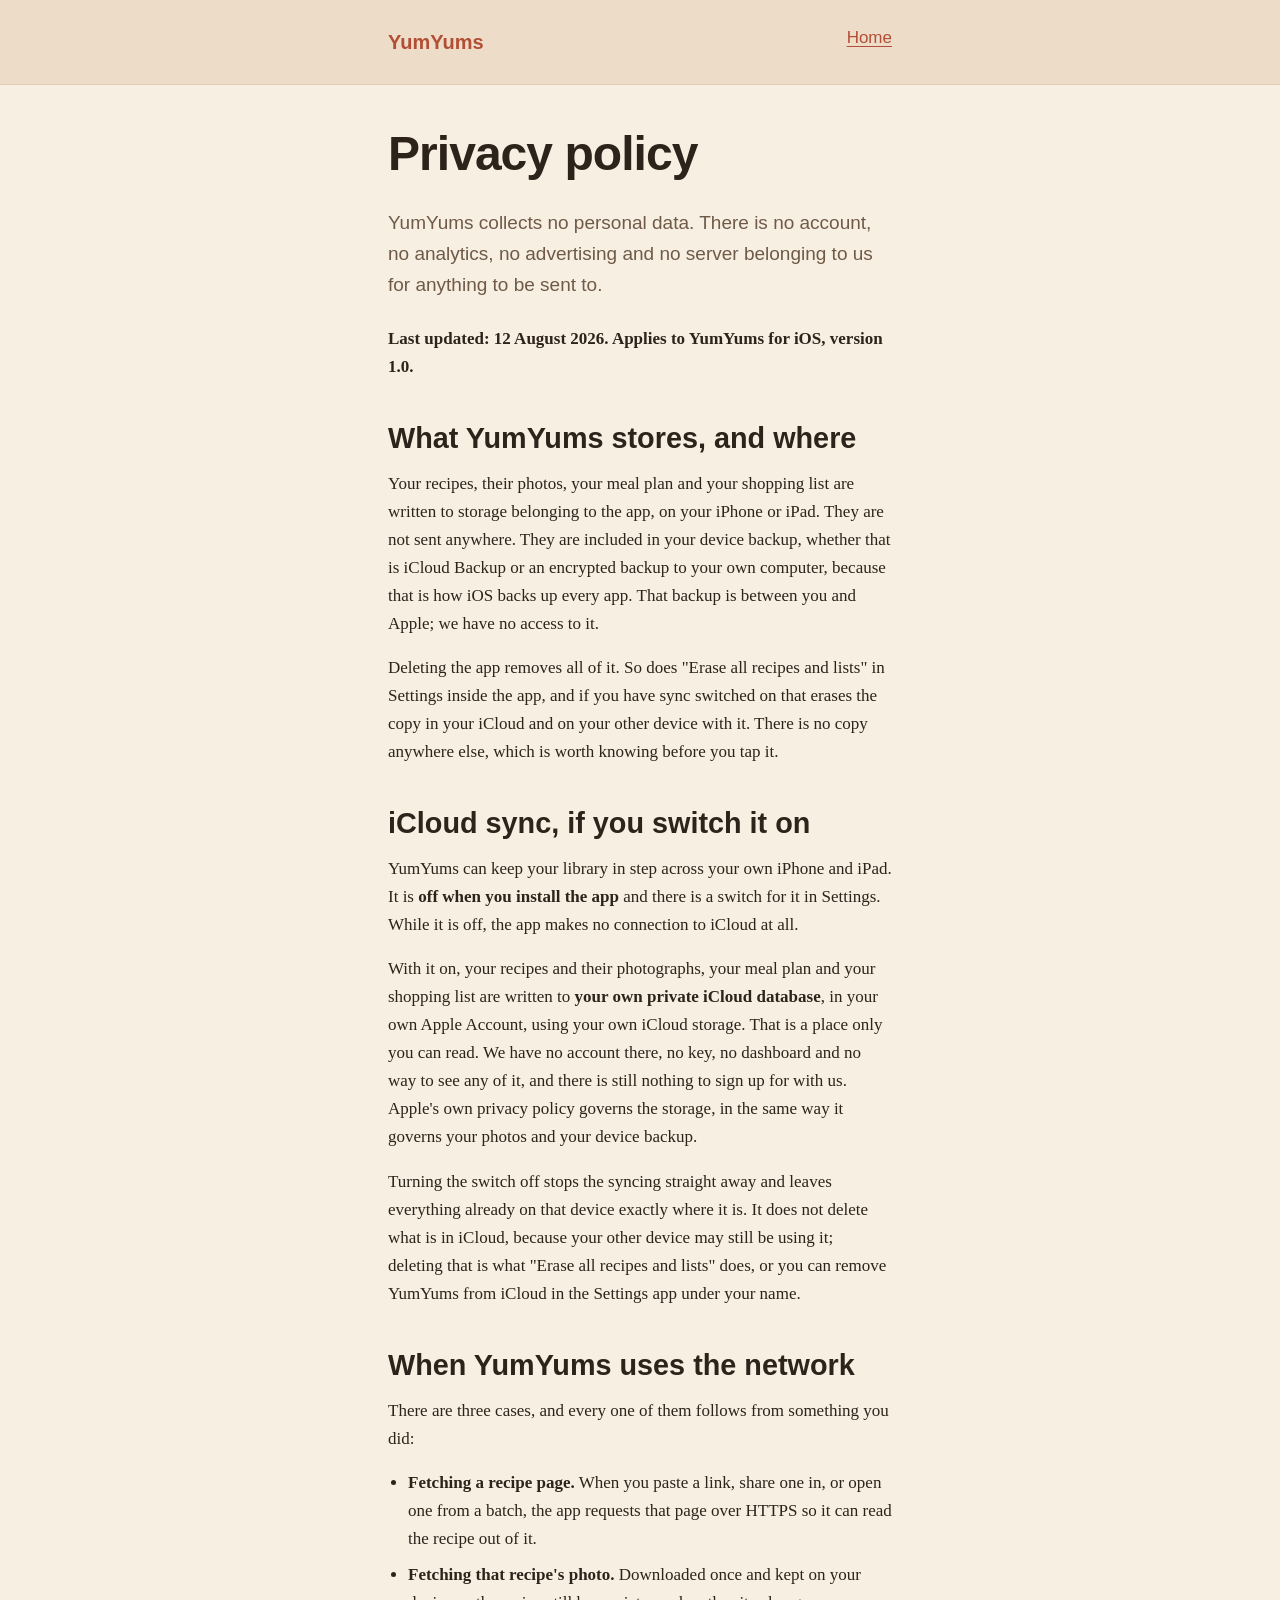
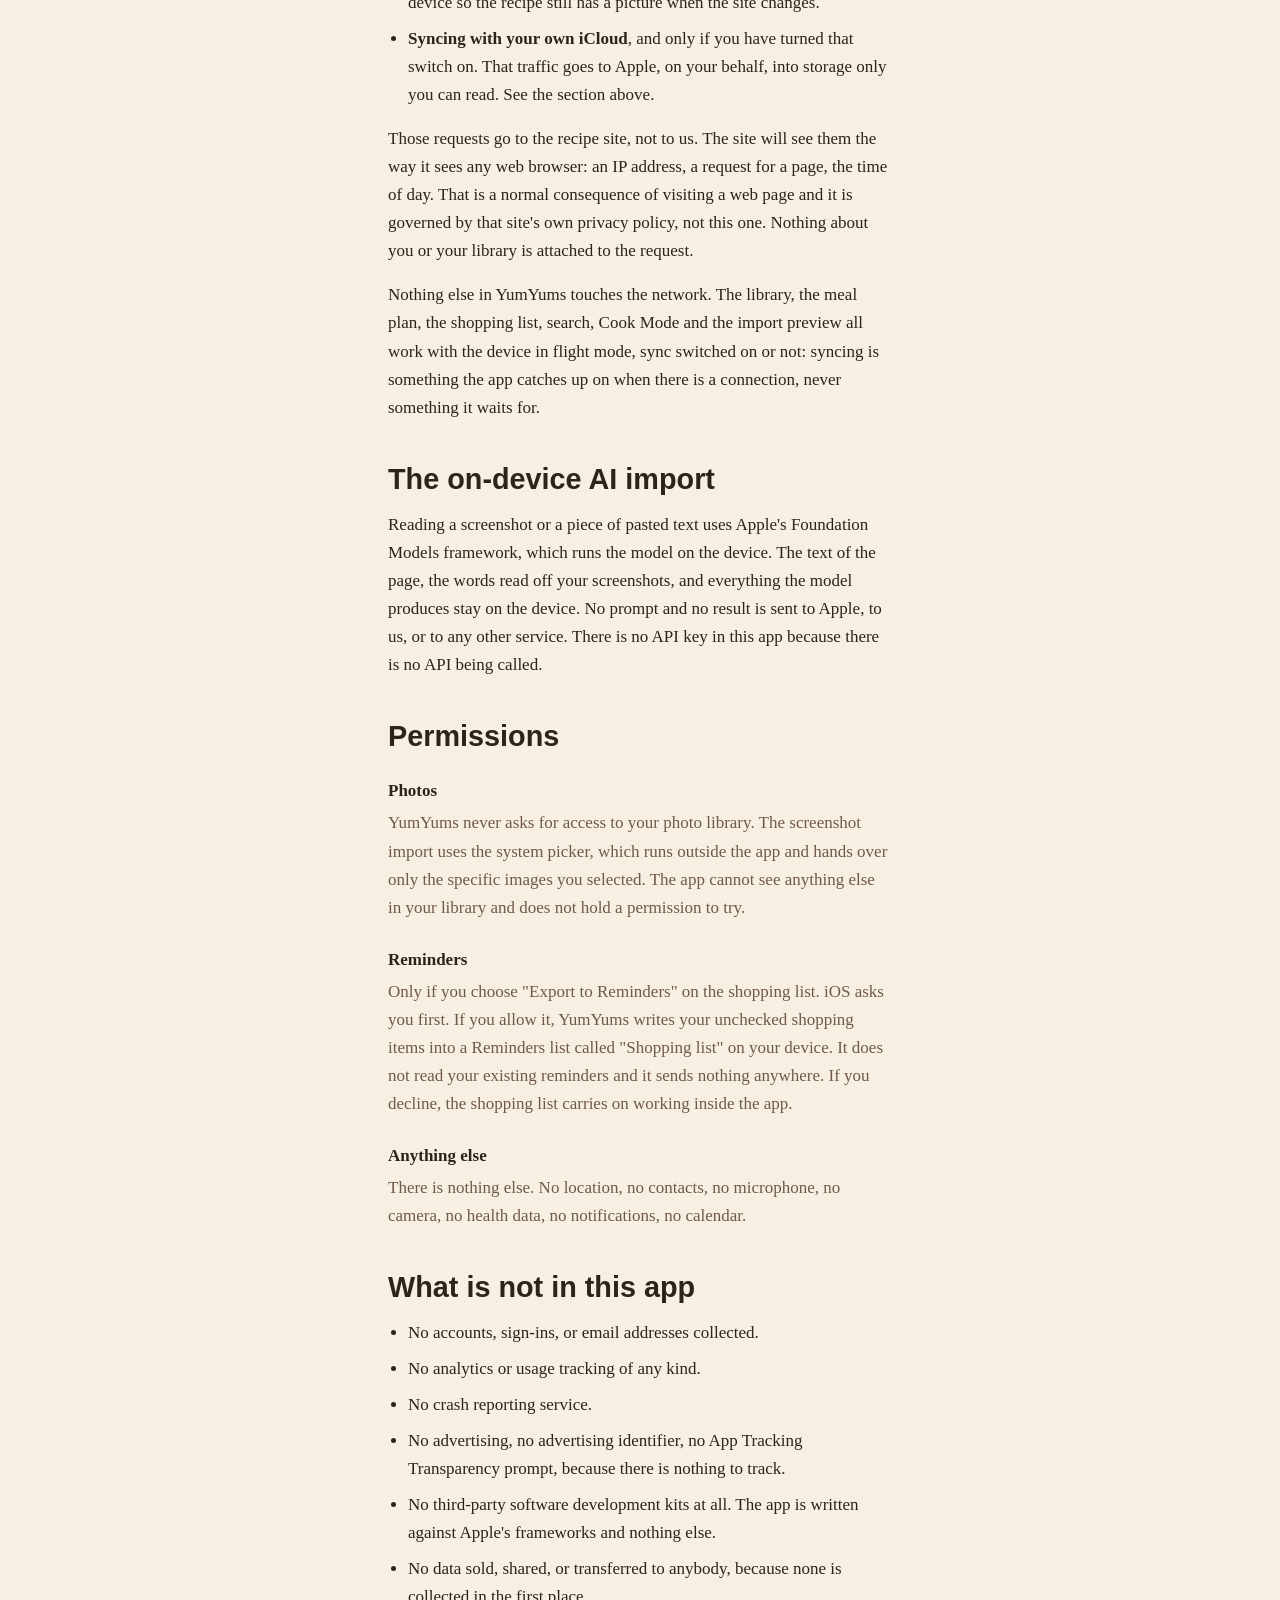
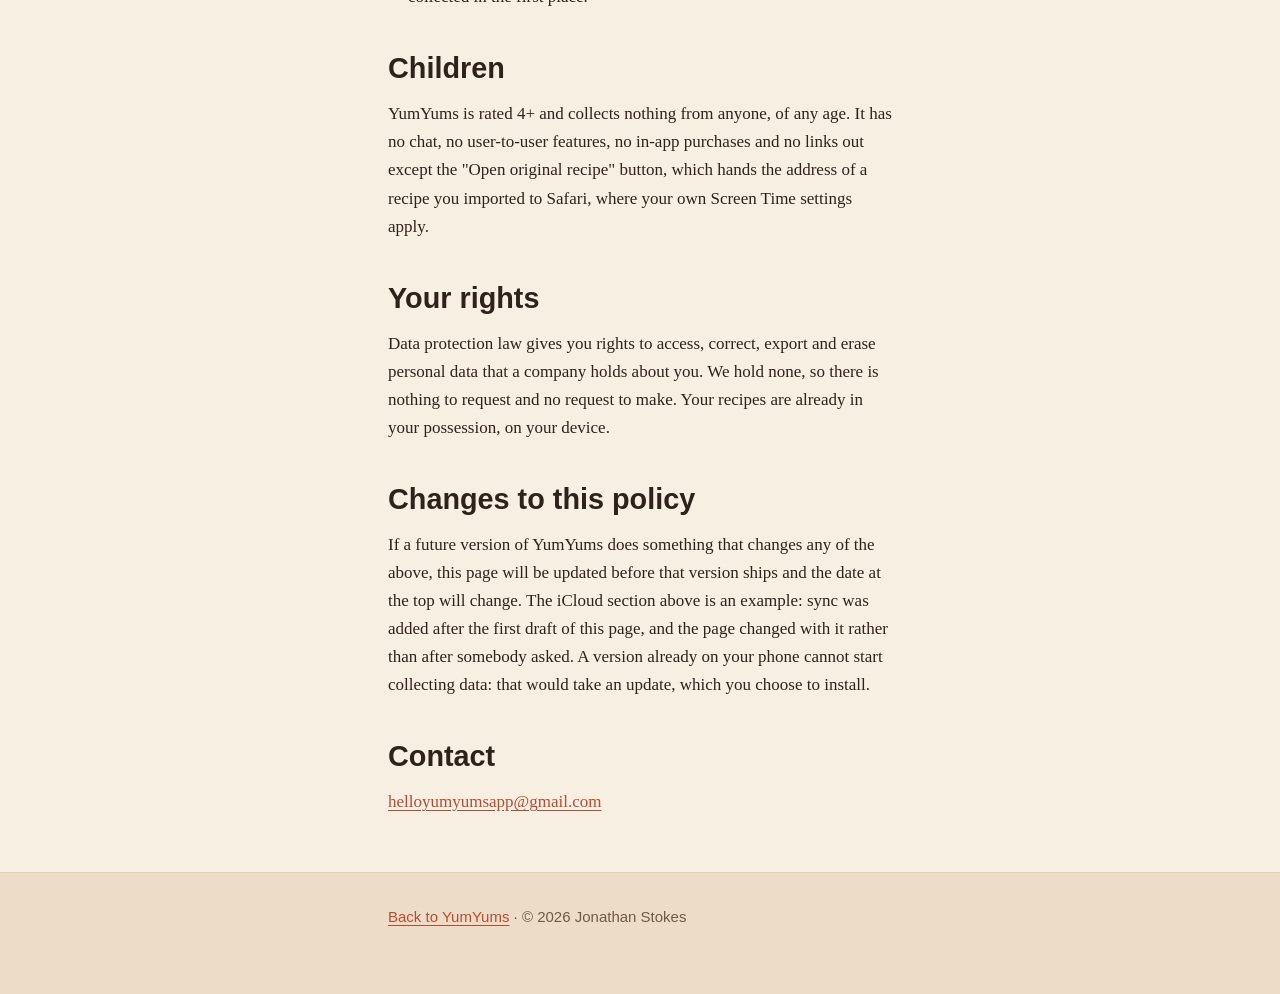
==== privacy.html @ 742555c8 "YumYums landing page and privacy policy Co-Authored-By: Claude Fable 5 <noreply@anthropic.com>" ====
<!doctype html>
<html lang="en-GB">
<head>
<meta charset="utf-8">
<meta name="viewport" content="width=device-width, initial-scale=1">
<title>YumYums privacy policy</title>
<meta name="description" content="YumYums collects no data. No account, no analytics, no server. It fetches the recipe pages you ask for, and syncs to your own iCloud only if you switch that on.">
<link rel="stylesheet" href="style.css">
</head>
<body>
<a class="skip" href="#main">Skip to content</a>

<header class="masthead">
  <div class="wrap">
    <a class="wordmark" href="index.html">YumYums</a>
    <nav aria-label="Primary">
      <ul>
        <li><a href="index.html">Home</a></li>
      </ul>
    </nav>
  </div>
</header>

<main id="main" class="wrap">

  <h1>Privacy policy</h1>
  <p class="lede">
    YumYums collects no personal data. There is no account, no analytics, no
    advertising and no server belonging to us for anything to be sent to.
  </p>
  <p><strong>Last updated: 12 August 2026. Applies to YumYums for iOS, version 1.0.</strong></p>

  <h2>What YumYums stores, and where</h2>
  <p>
    Your recipes, their photos, your meal plan and your shopping list are
    written to storage belonging to the app, on your iPhone or iPad. They are
    not sent anywhere. They are included in your device backup, whether that is
    iCloud Backup or an encrypted backup to your own computer, because that is
    how iOS backs up every app. That backup is between you and Apple; we have no
    access to it.
  </p>
  <p>
    Deleting the app removes all of it. So does "Erase all recipes and lists" in
    Settings inside the app, and if you have sync switched on that erases the
    copy in your iCloud and on your other device with it. There is no copy
    anywhere else, which is worth knowing before you tap it.
  </p>

  <h2>iCloud sync, if you switch it on</h2>
  <p>
    YumYums can keep your library in step across your own iPhone and iPad. It is
    <strong>off when you install the app</strong> and there is a switch for it in
    Settings. While it is off, the app makes no connection to iCloud at all.
  </p>
  <p>
    With it on, your recipes and their photographs, your meal plan and your
    shopping list are written to <strong>your own private iCloud database</strong>,
    in your own Apple Account, using your own iCloud storage. That is a place
    only you can read. We have no account there, no key, no dashboard and no way
    to see any of it, and there is still nothing to sign up for with us. Apple's
    own privacy policy governs the storage, in the same way it governs your
    photos and your device backup.
  </p>
  <p>
    Turning the switch off stops the syncing straight away and leaves everything
    already on that device exactly where it is. It does not delete what is in
    iCloud, because your other device may still be using it; deleting that is
    what "Erase all recipes and lists" does, or you can remove YumYums from
    iCloud in the Settings app under your name.
  </p>

  <h2>When YumYums uses the network</h2>
  <p>There are three cases, and every one of them follows from something you did:</p>
  <ul>
    <li>
      <strong>Fetching a recipe page.</strong> When you paste a link, share one
      in, or open one from a batch, the app requests that page over HTTPS so it
      can read the recipe out of it.
    </li>
    <li>
      <strong>Fetching that recipe's photo.</strong> Downloaded once and kept on
      your device so the recipe still has a picture when the site changes.
    </li>
    <li>
      <strong>Syncing with your own iCloud</strong>, and only if you have turned
      that switch on. That traffic goes to Apple, on your behalf, into storage
      only you can read. See the section above.
    </li>
  </ul>
  <p>
    Those requests go to the recipe site, not to us. The site will see them the
    way it sees any web browser: an IP address, a request for a page, the time
    of day. That is a normal consequence of visiting a web page and it is
    governed by that site's own privacy policy, not this one. Nothing about you
    or your library is attached to the request.
  </p>
  <p>
    Nothing else in YumYums touches the network. The library, the meal plan, the
    shopping list, search, Cook Mode and the import preview all work with the
    device in flight mode, sync switched on or not: syncing is something the app
    catches up on when there is a connection, never something it waits for.
  </p>

  <h2>The on-device AI import</h2>
  <p>
    Reading a screenshot or a piece of pasted text uses Apple's Foundation
    Models framework, which runs the model on the device. The text of the page,
    the words read off your screenshots, and everything the model produces stay
    on the device. No prompt and no result is sent to Apple, to us, or to any
    other service. There is no API key in this app because there is no API being
    called.
  </p>

  <h2>Permissions</h2>
  <dl>
    <dt>Photos</dt>
    <dd>
      YumYums never asks for access to your photo library. The screenshot import
      uses the system picker, which runs outside the app and hands over only the
      specific images you selected. The app cannot see anything else in your
      library and does not hold a permission to try.
    </dd>

    <dt>Reminders</dt>
    <dd>
      Only if you choose "Export to Reminders" on the shopping list. iOS asks
      you first. If you allow it, YumYums writes your unchecked shopping items
      into a Reminders list called "Shopping list" on your device. It does not
      read your existing reminders and it sends nothing anywhere. If you decline,
      the shopping list carries on working inside the app.
    </dd>

    <dt>Anything else</dt>
    <dd>
      There is nothing else. No location, no contacts, no microphone, no camera,
      no health data, no notifications, no calendar.
    </dd>
  </dl>

  <h2>What is not in this app</h2>
  <ul>
    <li>No accounts, sign-ins, or email addresses collected.</li>
    <li>No analytics or usage tracking of any kind.</li>
    <li>No crash reporting service.</li>
    <li>No advertising, no advertising identifier, no App Tracking Transparency
        prompt, because there is nothing to track.</li>
    <li>No third-party software development kits at all. The app is written
        against Apple's frameworks and nothing else.</li>
    <li>No data sold, shared, or transferred to anybody, because none is
        collected in the first place.</li>
  </ul>

  <h2>Children</h2>
  <p>
    YumYums is rated 4+ and collects nothing from anyone, of any age. It has no
    chat, no user-to-user features, no in-app purchases and no links out except
    the "Open original recipe" button, which hands the address of a recipe you
    imported to Safari, where your own Screen Time settings apply.
  </p>

  <h2>Your rights</h2>
  <p>
    Data protection law gives you rights to access, correct, export and erase
    personal data that a company holds about you. We hold none, so there is
    nothing to request and no request to make. Your recipes are already in your
    possession, on your device.
  </p>

  <h2>Changes to this policy</h2>
  <p>
    If a future version of YumYums does something that changes any of the above,
    this page will be updated before that version ships and the date at the top
    will change. The iCloud section above is an example: sync was added after
    the first draft of this page, and the page changed with it rather than
    after somebody asked. A
    version already on your phone cannot start collecting data: that would take
    an update, which you choose to install.
  </p>

  <h2>Contact</h2>
  <p>
    <a href="mailto:helloyumyumsapp@gmail.com">helloyumyumsapp@gmail.com</a>
  </p>

</main>

<footer>
  <div class="wrap">
    <p><a href="index.html">Back to YumYums</a> &middot; &copy; 2026 Jonathan Stokes</p>
  </div>
</footer>

</body>
</html>
---- style.css ----
/* YumYums landing page.
   Vanilla CSS, mobile first, no build step, no framework, no web fonts.

   Colours are lifted from the app's Theme.swift so the page and the product
   look like the same thing. Two are deliberately not: --accent is the app's
   terracotta darkened to #B24E35, which takes it from 3.95:1 to 4.56:1 against
   the page background, and the app's "muted" grey is not used for body text at
   all because it lands at 3.98:1. Everything below is at or above 4.5:1 for
   normal text and 3:1 for large text, in both schemes. */

:root {
  --bg: #f7efe2;
  --bg-deep: #eddDc8;
  --surface: #fffaf2;
  --inset: #f2e4d2;
  --ink: #2e231b;
  --secondary: #6f5a48;
  --accent: #b24e35;
  --amber: #e8913a;
  --amber-ink: #2b190b;
  --border: #e0cdb4;
  --radius: 14px;
  --measure: 34rem;
}

@media (prefers-color-scheme: dark) {
  :root {
    --bg: #1c1612;
    --bg-deep: #15100d;
    --surface: #2a2118;
    --inset: #211a14;
    --ink: #f5ede4;
    --secondary: #cbbbaf;
    --accent: #e08b6d;
    --border: #453629;
  }
}

*, *::before, *::after { box-sizing: border-box; }

html { -webkit-text-size-adjust: 100%; }

body {
  margin: 0;
  background: var(--bg);
  color: var(--ink);
  font: 400 1.0625rem/1.65 ui-serif, Georgia, "Times New Roman", serif;
}

/* Headings and controls in the system UI face; body copy in a serif, which is
   the same split the app uses. */
h1, h2, h3, .lede, nav, footer, .button {
  font-family: -apple-system, BlinkMacSystemFont, "Segoe UI", Roboto, sans-serif;
}

h1, h2, h3 { line-height: 1.2; margin: 0 0 0.5em; }
h1 { font-size: clamp(2rem, 8vw, 3rem); letter-spacing: -0.02em; }
h2 { font-size: clamp(1.4rem, 5vw, 1.8rem); margin-top: 2.5rem; }
h3 { font-size: 1.125rem; margin-top: 1.75rem; }
p { margin: 0 0 1rem; }
ul { margin: 0 0 1rem; padding-left: 1.25rem; }
li { margin-bottom: 0.5rem; }

a { color: var(--accent); text-underline-offset: 0.2em; }
a:hover { text-decoration-thickness: 2px; }

/* A visible focus ring everywhere, and never removed. */
:focus-visible {
  outline: 3px solid var(--accent);
  outline-offset: 3px;
  border-radius: 4px;
}

.skip {
  position: absolute;
  left: -9999px;
  top: 0;
  background: var(--surface);
  color: var(--ink);
  padding: 0.75rem 1rem;
  z-index: 10;
}
.skip:focus { left: 0.5rem; top: 0.5rem; }

.wrap {
  max-width: var(--measure);
  margin: 0 auto;
  padding: 0 1.25rem;
}

/* The privacy page has no hero, so its heading would otherwise sit against the
   masthead border. */
main.wrap { padding-block-start: 2.5rem; }

/* Header */

.masthead {
  background: var(--bg-deep);
  border-bottom: 1px solid var(--border);
  padding: 1rem 0;
}

.masthead .wrap {
  display: flex;
  flex-wrap: wrap;
  gap: 0.5rem 1.5rem;
  align-items: center;
  justify-content: space-between;
}

.wordmark {
  font: 700 1.25rem/1 -apple-system, BlinkMacSystemFont, "Segoe UI", Roboto, sans-serif;
  color: var(--accent);
  text-decoration: none;
}

nav ul { display: flex; gap: 1.25rem; list-style: none; margin: 0; padding: 0; }
nav a { display: inline-flex; align-items: center; min-height: 44px; }

/* Hero */

/* padding-block, not padding: the shorthand would wipe out .wrap's side
   padding and push the headline against the edge of a phone screen. */
.hero { padding-block: 3rem 1rem; }
.lede {
  font-size: 1.1875rem;
  color: var(--secondary);
  margin-bottom: 1.5rem;
}

.button {
  display: inline-flex;
  align-items: center;
  justify-content: center;
  min-height: 48px;
  min-width: 48px;
  padding: 0.75rem 1.5rem;
  border-radius: 999px;
  background: var(--amber);
  color: var(--amber-ink);
  font-weight: 600;
  text-decoration: none;
  border: 1px solid transparent;
}
.button:hover { background: #d9822c; }

.price {
  margin-top: 0.75rem;
  color: var(--secondary);
  font-size: 0.9375rem;
}

/* Screenshot strip: scrolls sideways on a phone, sits in a row on a desktop. */

.shots {
  display: grid;
  grid-auto-flow: column;
  grid-auto-columns: 62%;
  gap: 1rem;
  overflow-x: auto;
  padding: 0.5rem 1.25rem 1.5rem;
  scroll-snap-type: x mandatory;
  overscroll-behavior-x: contain;
}
.shots img {
  width: 100%;
  height: auto;
  border-radius: var(--radius);
  border: 1px solid var(--border);
  scroll-snap-align: center;
  background: var(--surface);
}

@media (min-width: 46rem) {
  .shots {
    grid-auto-columns: 1fr;
    max-width: 60rem;
    margin: 0 auto;
    overflow-x: visible;
  }
}

/* Cards and content blocks */

.card {
  background: var(--surface);
  border: 1px solid var(--border);
  border-left: 4px solid var(--amber);
  border-radius: var(--radius);
  padding: 1.25rem;
  margin: 1.5rem 0;
}
.card h3 { margin-top: 0; }
.card p:last-child, .card ul:last-child { margin-bottom: 0; }

dl { margin: 0; }
dt { font-weight: 600; margin-top: 1.5rem; }
dd { margin: 0.25rem 0 0; color: var(--secondary); }

/* Footer */

footer {
  margin-top: 3.5rem;
  padding: 2rem 0 3rem;
  background: var(--bg-deep);
  border-top: 1px solid var(--border);
  font-size: 0.9375rem;
  color: var(--secondary);
}
footer a { color: var(--accent); }

.placeholder {
  background: var(--inset);
  border: 1px dashed var(--accent);
  border-radius: 6px;
  padding: 0.15em 0.45em;
  font-family: ui-monospace, SFMono-Regular, Menlo, monospace;
  font-size: 0.9em;
}

@media (prefers-reduced-motion: reduce) {
  * { scroll-behavior: auto !important; transition: none !important; }
}
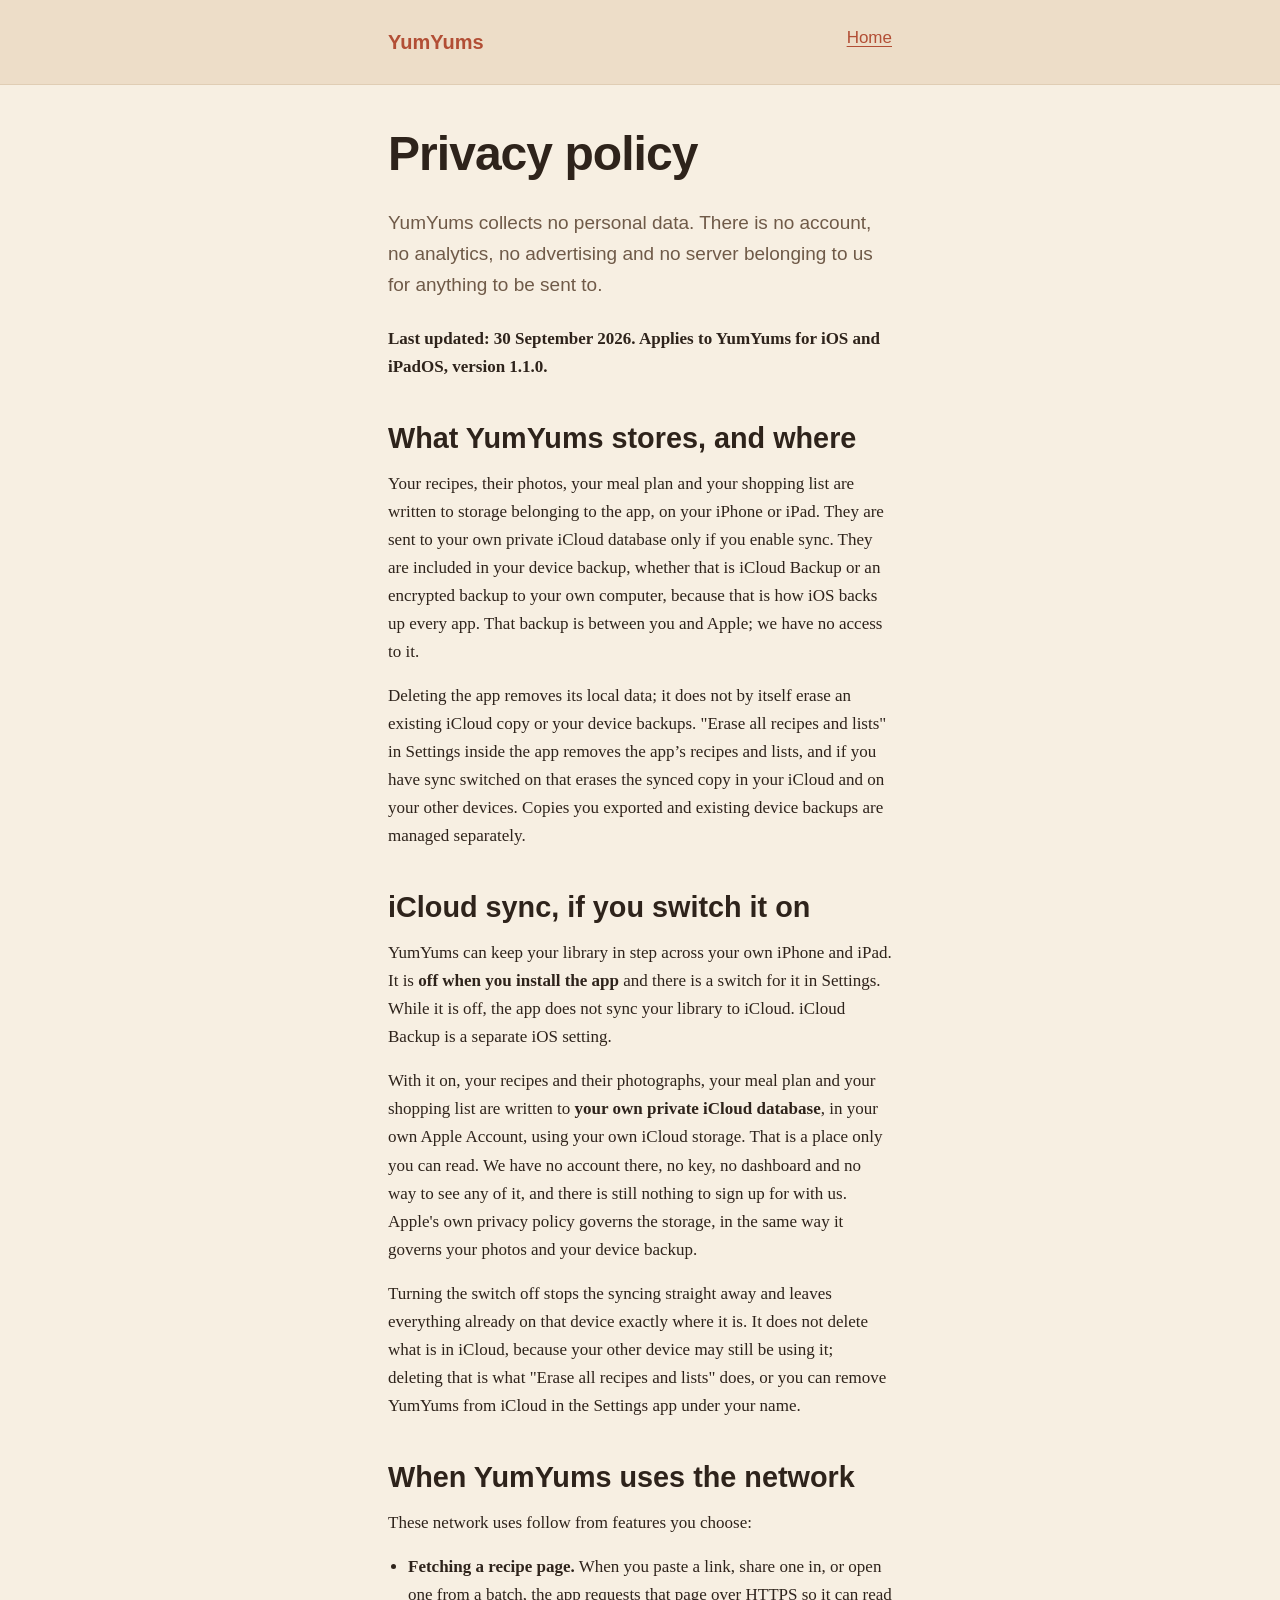
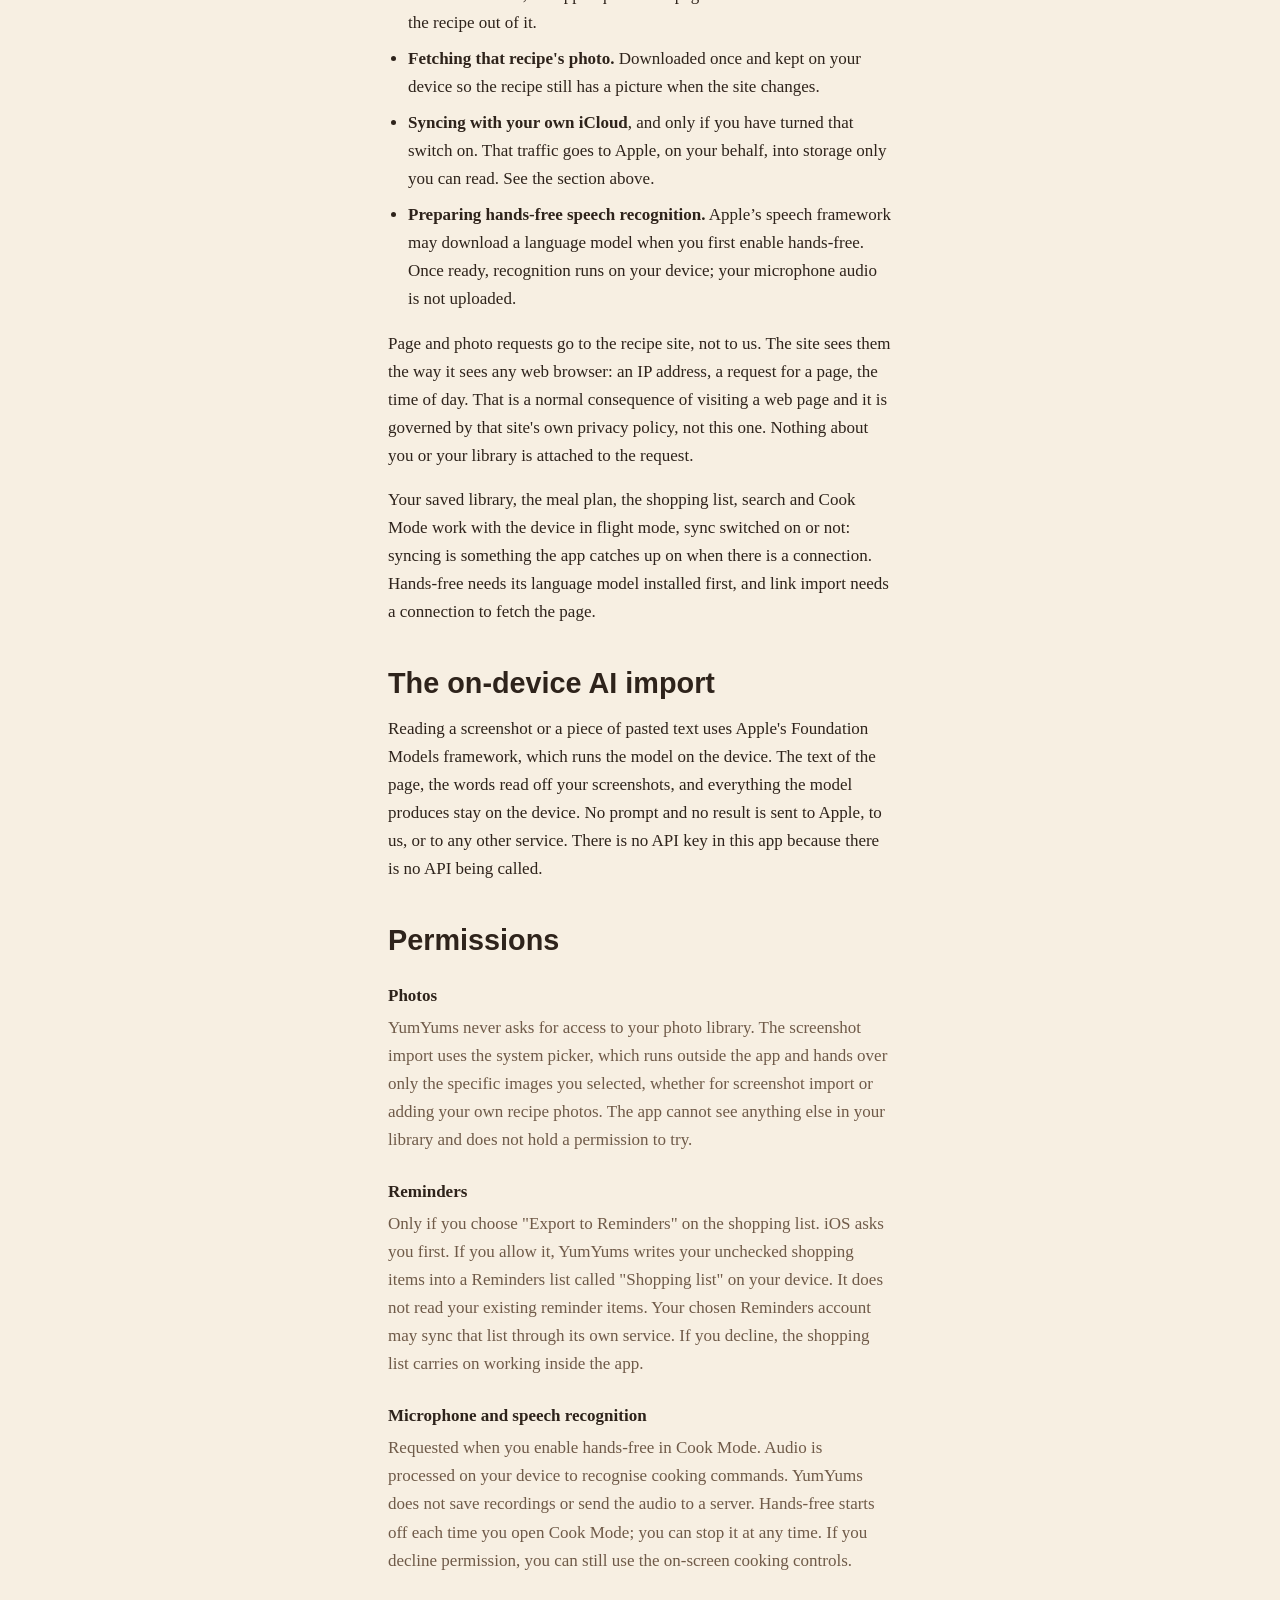
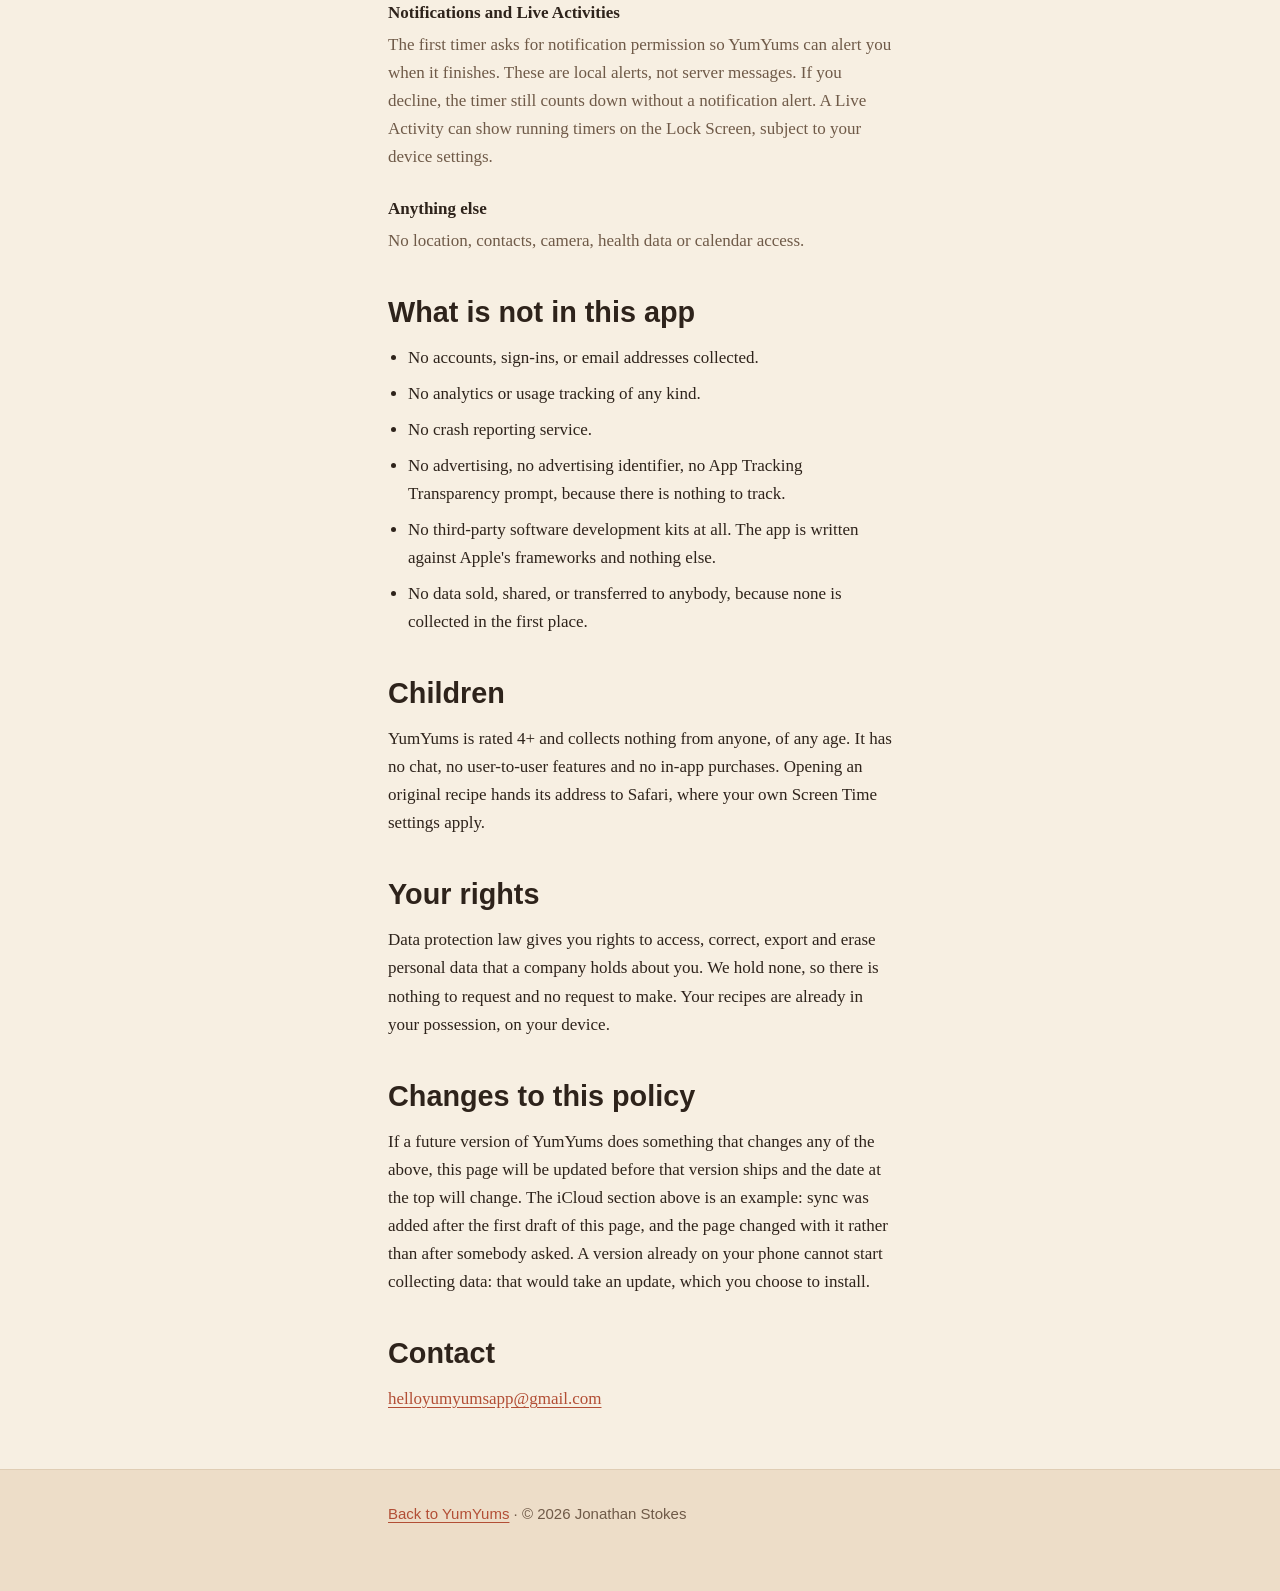
==== commit 0cdcbf7f: "Refresh approved screenshots and released feature copy" ====
--- a/privacy.html
+++ b/privacy.html
@@ -28,29 +28,33 @@
     YumYums collects no personal data. There is no account, no analytics, no
     advertising and no server belonging to us for anything to be sent to.
   </p>
-  <p><strong>Last updated: 12 August 2026. Applies to YumYums for iOS, version 1.0.</strong></p>
+  <p><strong>Last updated: 30 September 2026. Applies to YumYums for iOS and iPadOS, version 1.1.0.</strong></p>
 
   <h2>What YumYums stores, and where</h2>
   <p>
     Your recipes, their photos, your meal plan and your shopping list are
     written to storage belonging to the app, on your iPhone or iPad. They are
-    not sent anywhere. They are included in your device backup, whether that is
+    sent to your own private iCloud database only if you enable sync.
+    They are included in your device backup, whether that is
     iCloud Backup or an encrypted backup to your own computer, because that is
     how iOS backs up every app. That backup is between you and Apple; we have no
     access to it.
   </p>
   <p>
-    Deleting the app removes all of it. So does "Erase all recipes and lists" in
-    Settings inside the app, and if you have sync switched on that erases the
-    copy in your iCloud and on your other device with it. There is no copy
-    anywhere else, which is worth knowing before you tap it.
+    Deleting the app removes its local data; it does not by itself erase
+    an existing iCloud copy or your device backups. "Erase all recipes and lists" in
+    Settings inside the app removes the app’s recipes and lists, and if you
+    have sync switched on that erases the
+    synced copy in your iCloud and on your other devices. Copies you exported
+    and existing device backups are managed separately.
   </p>
 
   <h2>iCloud sync, if you switch it on</h2>
   <p>
     YumYums can keep your library in step across your own iPhone and iPad. It is
     <strong>off when you install the app</strong> and there is a switch for it in
-    Settings. While it is off, the app makes no connection to iCloud at all.
+    Settings. While it is off, the app does not sync your library to iCloud.
+    iCloud Backup is a separate iOS setting.
   </p>
   <p>
     With it on, your recipes and their photographs, your meal plan and your
@@ -70,7 +74,7 @@
   </p>
 
   <h2>When YumYums uses the network</h2>
-  <p>There are three cases, and every one of them follows from something you did:</p>
+  <p>These network uses follow from features you choose:</p>
   <ul>
     <li>
       <strong>Fetching a recipe page.</strong> When you paste a link, share one
@@ -86,19 +90,26 @@
       that switch on. That traffic goes to Apple, on your behalf, into storage
       only you can read. See the section above.
     </li>
+    <li>
+      <strong>Preparing hands-free speech recognition.</strong> Apple’s speech
+      framework may download a language model when you first enable hands-free.
+      Once ready, recognition runs on your device; your microphone audio is
+      not uploaded.
+    </li>
   </ul>
   <p>
-    Those requests go to the recipe site, not to us. The site will see them the
+    Page and photo requests go to the recipe site, not to us. The site sees them the
     way it sees any web browser: an IP address, a request for a page, the time
     of day. That is a normal consequence of visiting a web page and it is
     governed by that site's own privacy policy, not this one. Nothing about you
     or your library is attached to the request.
   </p>
   <p>
-    Nothing else in YumYums touches the network. The library, the meal plan, the
-    shopping list, search, Cook Mode and the import preview all work with the
+    Your saved library, the meal plan, the
+    shopping list, search and Cook Mode work with the
     device in flight mode, sync switched on or not: syncing is something the app
-    catches up on when there is a connection, never something it waits for.
+    catches up on when there is a connection. Hands-free needs its language
+    model installed first, and link import needs a connection to fetch the page.
   </p>
 
   <h2>The on-device AI import</h2>
@@ -117,7 +128,8 @@
     <dd>
       YumYums never asks for access to your photo library. The screenshot import
       uses the system picker, which runs outside the app and hands over only the
-      specific images you selected. The app cannot see anything else in your
+      specific images you selected, whether for screenshot import or adding
+      your own recipe photos. The app cannot see anything else in your
       library and does not hold a permission to try.
     </dd>
 
@@ -126,14 +138,32 @@
       Only if you choose "Export to Reminders" on the shopping list. iOS asks
       you first. If you allow it, YumYums writes your unchecked shopping items
       into a Reminders list called "Shopping list" on your device. It does not
-      read your existing reminders and it sends nothing anywhere. If you decline,
+      read your existing reminder items. Your chosen Reminders account may sync
+      that list through its own service. If you decline,
       the shopping list carries on working inside the app.
     </dd>
 
+    <dt>Microphone and speech recognition</dt>
+    <dd>
+      Requested when you enable hands-free in Cook Mode. Audio is processed
+      on your device to recognise cooking commands. YumYums does not save
+      recordings or send the audio to a server. Hands-free starts off each
+      time you open Cook Mode; you can stop it at any time. If you decline
+      permission, you can still use the on-screen cooking controls.
+    </dd>
+
+    <dt>Notifications and Live Activities</dt>
+    <dd>
+      The first timer asks for notification permission so YumYums can alert
+      you when it finishes. These are local alerts, not server messages.
+      If you decline, the timer still counts down without a notification alert.
+      A Live Activity can show running timers on the Lock Screen, subject to
+      your device settings.
+    </dd>
+
     <dt>Anything else</dt>
     <dd>
-      There is nothing else. No location, no contacts, no microphone, no camera,
-      no health data, no notifications, no calendar.
+      No location, contacts, camera, health data or calendar access.
     </dd>
   </dl>
 
@@ -153,9 +183,9 @@
   <h2>Children</h2>
   <p>
     YumYums is rated 4+ and collects nothing from anyone, of any age. It has no
-    chat, no user-to-user features, no in-app purchases and no links out except
-    the "Open original recipe" button, which hands the address of a recipe you
-    imported to Safari, where your own Screen Time settings apply.
+    chat, no user-to-user features and no in-app purchases.
+    Opening an original recipe hands its address to
+    Safari, where your own Screen Time settings apply.
   </p>
 
   <h2>Your rights</h2>
--- a/style.css
+++ b/style.css
@@ -143,6 +143,13 @@
   border: 1px solid transparent;
 }
 .button:hover { background: #d9822c; }
+.button.secondary {
+  background: transparent;
+  color: var(--secondary);
+  border-color: var(--amber);
+}
+.button.secondary:hover { background: rgba(232, 145, 58, 0.14); }
+.buttons { display: flex; flex-wrap: wrap; gap: 0.75rem; }
 
 .price {
   margin-top: 0.75rem;
